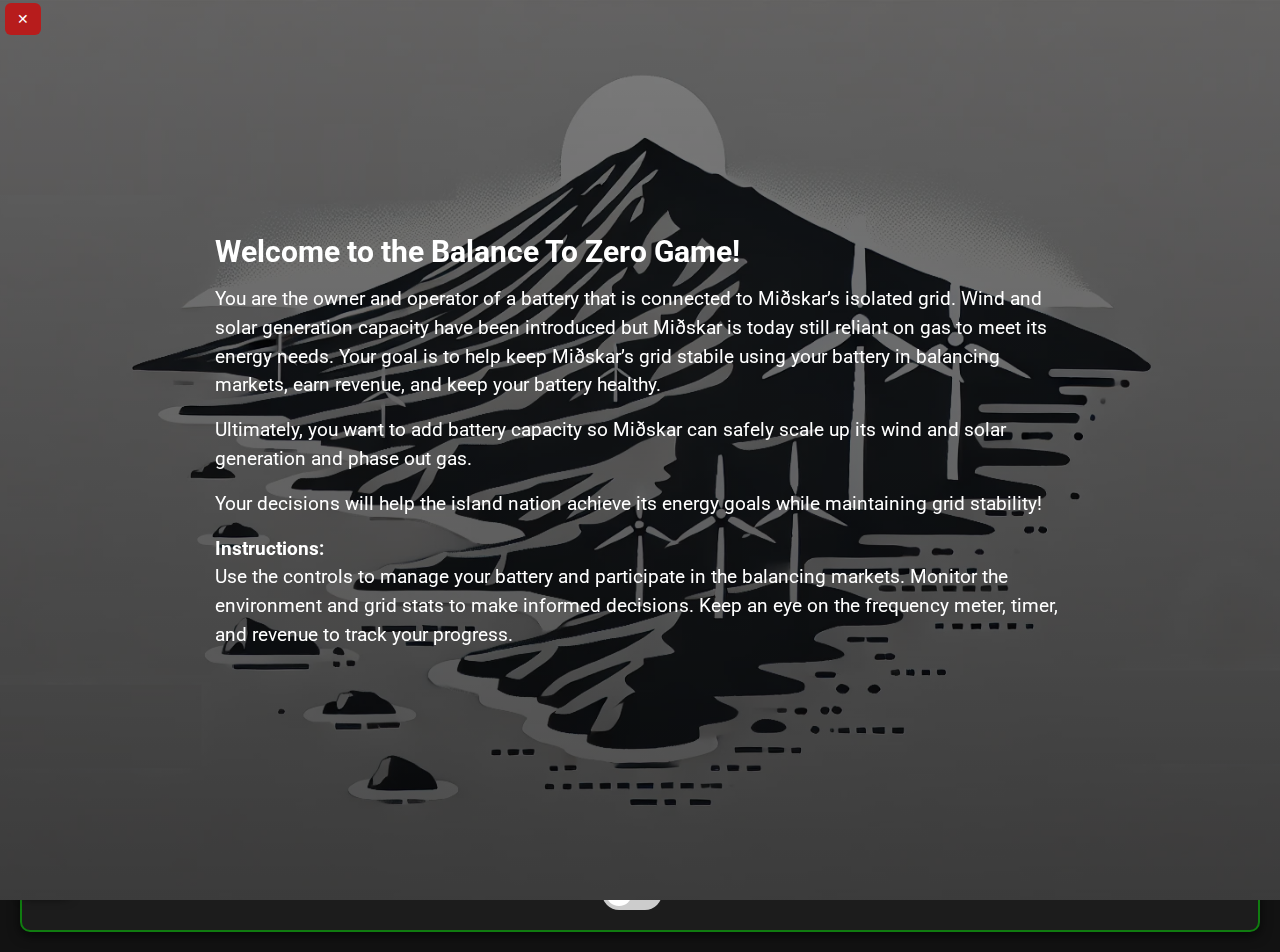
==== game.html @ 754b1108 "minor fixes" ====
<!DOCTYPE html>
<html lang="en">
<head>
  <meta charset="UTF-8" />
  <!-- Google Fonts for enhanced typography -->
  <link href="https://fonts.googleapis.com/css2?family=Orbitron:wght@400;700&family=Roboto:wght@400;700&display=swap" rel="stylesheet">
  <link href="https://fonts.googleapis.com/css2?family=Audiowide&display=swap" rel="stylesheet">
  <link rel="stylesheet" href="styles.css">
  <meta name="viewport" content="width=device-width,initial-scale=1.0" />
  <title>Balancing Game</title>
</head>
<body>
  <div class="main-wrapper">
    <!-- Intro Panel (Open by default) -->
    <div id="introPanel" class="intro-panel active">
        <div class="intro-image-bg">
          <!-- This "overlay" block sits over the background image 
               to provide a gradient or semi-opaque effect -->
          <div class="intro-overlay">
            <div class="intro-text-content">
              <h2>Welcome to the Balance To Zero Game!</h2>
              <p>
                You are the owner and operator of a battery that is connected to Miðskar’s isolated grid. 
                Wind and solar generation capacity have been introduced but Miðskar is today still reliant on 
                gas to meet its energy needs. Your goal is to help keep Miðskar’s grid stabile using your battery 
                in balancing markets, earn revenue, and keep your battery healthy. 
              </p>
              <p>
                Ultimately, you want to add battery capacity so Miðskar can safely scale up its wind and solar 
                generation and phase out gas. 
              </p>
              <p>
                Your decisions will help the island nation achieve its energy goals while maintaining grid stability!
              </p>
              <p>
                <strong>Instructions:</strong>  <br> Use the controls to manage your battery and participate in the balancing markets. 
                Monitor the environment and grid stats to make informed decisions.  
                Keep an eye on the frequency meter, timer, and revenue to track your progress.
            </div>
          </div>
        </div>
      </div>
  <!-- A small button to toggle the Intro Panel -->
    <button id="introToggleButton" class="intro-toggle-button">
        About the game
    </button>
  
    <!-- Settings Button -->
    <button id="settingsButton" class="settings-button">⚙️</button>

    <!-- Settings Panel -->
    <div id="settingsPanel" class="settings-panel">
      <h2>Game Settings</h2>
      
      <!-- Game Time Settings -->
      <section>
        <h3>Game Time Settings</h3>
        <label>
          Game Duration (seconds):
          <input type="number" id="gameDurationSeconds" min="60" max="3600" step="60" value="180">
        </label>
        <label>
          Compressed Minutes per Second:
          <input type="number" id="compressedMinutesPerSecond" min="1" max="60" step="1" readonly value="8">
        </label>
      </section>

      <!-- Battery Parameters -->
      <section>
        <h3>Battery Parameters</h3>
        <label for="batterySize">Battery Size (MW):</label>
        <input type="number" id="batterySizeInput" min="0.1" step="10.0" value="10">

        <label>
          Battery Initial SoC (%):
          <input type="number" id="batteryInitialSoC" min="0" max="100" step="1" value="50">
        </label>
        <label>
          Battery Max SoC (%):
          <input type="number" id="batteryMaxSoC" min="0" max="100" step="1" value="100">
        </label>
        <label>
          Battery Min SoC (%):
          <input type="number" id="batteryMinSoC" min="0" max="100" step="1" value="0">
        </label>
        <label>
          Battery Cost per MWh (EUR):
          <input type="number" id="batteryCostPerMWh" min="0" max="100" step="0.01" value="1">
        </label>
        <label>
          Battery Income per MWh (EUR):
          <input type="number" id="batteryIncomePerMWh" min="0" max="100" step="0.01" value="0.5">
        </label>
        <label>
          Battery SoC Change per Discharge MWh (%):
          <input type="number" id="batterySoCChangePerDischargeMWh" min="-100" max="100" step="0.1" value="5">
        </label>
        <label>
          Battery SoC Change per Charge MWh (%):
          <input type="number" id="batterySoCChangePerChargeMWh" min="-100" max="100" step="0.1" value="5">
        </label>
      </section>
      
      <!-- Environment Parameters -->
      <section>
        <h3>Environment Parameters</h3>
        <label>
          Temperature Amplitude (°C):
          <input type="number" id="temperatureAmplitude" min="0" max="50" step="1" value="10">
        </label>
        <label>
          Temperature Midpoint (°C):
          <input type="number" id="temperatureMidpoint" min="-50" max="50" step="1" value="5">
        </label>
        <label>
          Wind Baseline Amplitude (m/s):
          <input type="number" id="windBaselineAmplitude" min="0" max="20" step="1" value="3">
        </label>
        <label>
          Wind Baseline Midpoint (m/s):
          <input type="number" id="windBaselineMidpoint" min="0" max="30" step="1" value="5">
        </label>
        <label>
          Wind Speed Max (m/s):
          <input type="number" id="windSpeedMax" min="0" max="50" step="1" value="10">
        </label>
        <label>
          Wind Speed Min (m/s):
          <input type="number" id="windSpeedMin" min="0" max="50" step="1" value="0">
        </label>

        <!-- Key: now in MW, not GW -->
        <label>
          PV Generation Max (MW):
          <input type="number" id="pvGenerationMaxMW" min="0" max="1000" step="10" value="30">
        </label>
        <label>
          Wind Generation Max (MW):
          <input type="number" id="windGenerationMaxMW" min="0" max="1000" step="10" value="80">
        </label>
        <label>
          Gas Generation (MW):
          <input type="number" id="gasGenerationMW" min="0" max="10000" step="10" value="50">
        </label>
      </section>
      
      <!-- Demand Parameters -->
      <section>
        <h3>Demand Parameters</h3>
        <label>
          Demand Base (MW):
          <input type="number" id="demandBaseMW" min="0" max="10000" step="10" value="69">
        </label>
        <label>
          Morning Peak Multiplier:
          <input type="number" id="demandPeakMultiplierMorning" min="0" max="5" step="0.1" value="1.2">
        </label>
        <label>
          Evening Peak Multiplier:
          <input type="number" id="demandPeakMultiplierEvening" min="0" max="5" step="0.1" value="1.3">
        </label>
        <label>
          Demand Temperature Factor:
          <input type="number" id="demandTemperatureFactor" min="0" max="10" step="0.001" value="0.005">
        </label>
      </section>
      
      <!-- Frequency Parameters -->
      <section>
        <h3>Frequency Parameters</h3>
        <label>
          Frequency Base (Hz):
          <input type="number" id="frequencyBase" min="40" max="60" step="0.1" value="50.0">
        </label>
        <label>
          Frequency Change Scaling:
          <input type="number" id="frequencyChangeScaling" min="0" max="1" step="0.001" value="0.02">
        </label>
        <label>
          Frequency Clamp Min (Hz):
          <input type="number" id="frequencyClampMin" min="40" max="50" step="0.1" value="49.0">
        </label>
        <label>
          Frequency Clamp Max (Hz):
          <input type="number" id="frequencyClampMax" min="50" max="60" step="0.1" value="51.0">
        </label>
        <label>
          Frequency Noise Range (Hz):
          <input type="number" id="frequencyNoiseRange" min="0" max="1" step="0.001" value="0.02">
        </label>
      </section>
      
      <!-- FCR-N Parameters -->
      <section>
        <h3>FCR-N Parameters</h3>
        <label>
          FCR-N SoC Min (%):
          <input type="number" id="fcrNSoCMin" min="0" max="100" step="1" value="40">
        </label>
        <label>
          FCR-N SoC Max (%):
          <input type="number" id="fcrNSoCMax" min="0" max="100" step="1" value="60">
        </label>
        <label>
          FCR-N Frequency Range Min (Hz):
          <input type="number" id="fcrNFrequencyRangeMin" min="40" max="60" step="0.1" value="49.5">
        </label>
        <label>
          FCR-N Frequency Range Max (Hz):
          <input type="number" id="fcrNFrequencyRangeMax" min="40" max="60" step="0.1" value="50.5">
        </label>
        <label>
          FCR-N Revenue per MW (EUR):
          <input type="number" id="fcrNRevenuePerMW" min="0" max="1000" step="0.1" value="10">
        </label>
        <label>
          FCR-N SoC Change per MW:
          <input type="number" id="fcrNSoCChangePerMW" min="-10" max="10" step="0.1" value="0.3">
        </label>
      </section>
      
      <!-- FCR-D Parameters -->
      <section>
        <h3>FCR-D Parameters</h3>
        <label>
          FCR-D Activation Threshold Up (Hz):
          <input type="number" id="fcrDActivationThresholdUp" min="40" max="60" step="0.1" value="49.9">
        </label>
        <label>
          FCR-D Activation Threshold Down (Hz):
          <input type="number" id="fcrDActivationThresholdDown" min="40" max="60" step="0.1" value="50.1">
        </label>
        <label>
          FCR-D Ramp Time Partial (seconds):
          <input type="number" id="fcrDRampTimePartial" min="1" max="300" step="1" value="5">
        </label>
        <label>
          FCR-D Ramp Time Full (seconds):
          <input type="number" id="fcrDRampTimeFull" min="1" max="300" step="1" value="30">
        </label>
        <label>
          FCR-D Frequency Impact Partial (Hz/s):
          <input type="number" id="fcrDFrequencyImpactPartial" min="-1" max="1" step="0.001" value="0.03">
        </label>
        <label>
          FCR-D Frequency Impact Full (Hz/s):
          <input type="number" id="fcrDFrequencyImpactFull" min="-1" max="1" step="0.001" value="0.06">
        </label>
        <label>
          FCR-D SoC Impact Partial (%/s):
          <input type="number" id="fcrDSoCImpactPartial" min="-10" max="10" step="0.1" value="-1">
        </label>
        <label>
          FCR-D SoC Impact Full (%/s):
          <input type="number" id="fcrDSoCImpactFull" min="-10" max="10" step="0.1" value="-2">
        </label>
        <label>
          FCR-D Revenue per Sec Partial (EUR/s):
          <input type="number" id="fcrDRevenuePerSecPartial" min="0" max="1000" step="0.1" value="5">
        </label>
        <label>
          FCR-D Revenue per Sec Full (EUR/s):
          <input type="number" id="fcrDRevenuePerSecFull" min="0" max="1000" step="0.1" value="10">
        </label>
      </section>
      
      <!-- FFR Parameters -->
      <section>
        <h3>FFR Parameters</h3>
        <label>
          FFR Activation Threshold (Hz):
          <input type="number" id="ffrActivationThreshold" min="40" max="60" step="0.1" value="49.7">
        </label>
        <label>
          FFR Activation Duration (seconds):
          <input type="number" id="ffrActivationDuration" min="0" max="300" step="1" value="1">
        </label>
        <label>
          FFR Support Duration (seconds):
          <input type="number" id="ffrSupportDuration" min="0" max="300" step="1" value="1">
        </label>
        <label>
          FFR Deactivation Time (seconds):
          <input type="number" id="ffrDeactivationTime" min="0" max="300" step="1" value="1">
        </label>
        <label>
          FFR Buffer Time (seconds):
          <input type="number" id="ffrBufferTime" min="0" max="3600" step="1" value="10">
        </label>
        <label>
          FFR Recovery Time (seconds):
          <input type="number" id="ffrRecoveryTime" min="0" max="86400" step="1" value="900">
        </label>
      </section>
      
      <!-- Market Prices -->
      <section>
        <h3>Market Prices</h3>
        <label>
          Spot Price Night1 (EUR/kWh):
          <input type="number" id="spotPriceNight1" min="0" max="10" step="0.0001" value="0.0555">
        </label>
        <label>
          Spot Price Morning Peak (EUR/kWh):
          <input type="number" id="spotPriceMorningPeak" min="0" max="10" step="0.0001" value="0.011">
        </label>
        <label>
          Spot Price Day (EUR/kWh):
          <input type="number" id="spotPriceDay" min="0" max="10" step="0.0001" value="0.2">
        </label>
        <label>
          Spot Price Night2 (EUR/kWh):
          <input type="number" id="spotPriceNight2" min="0" max="10" step="0.0001" value="0.0084">
        </label>
        <label>
          Spot Price Clamp Min (EUR/kWh):
          <input type="number" id="spotPriceClampMin" min="0" max="10" step="0.001" value="0.005">
        </label>
        <label>
          Spot Price Clamp Max (EUR/kWh):
          <input type="number" id="spotPriceClampMax" min="0" max="10" step="0.001" value="0.5">
        </label>
        <!-- If you want to interpret these as "EUR/kWh per MW shortage" instead of "per GW", rename here: -->
        <label>
          Spot Price Imbalance Upper Scale (EUR/kWh per MW shortage):
          <input type="number" id="spotPriceImbalanceUpperScale" min="0" max="10" step="0.001" value="0.05">
        </label>
        <label>
          Spot Price Imbalance Lower Scale (EUR/kWh per MW surplus):
          <input type="number" id="spotPriceImbalanceLowerScale" min="0" max="10" step="0.001" value="0.02">
        </label>
      </section>
      
      <!-- Buttons -->
      <div class="settings-buttons">
        <button id="saveSettings" class="save-button">Save</button>
        <button id="resetSettings" class="reset-button">Reset</button>
      </div>
    </div>

    <button id="infoToggleButton" class="info-toggle-button">
        Market Info
      </button>

    <!-- Game Container (Left) -->
    <div class="game-container">

      <!-- Header with Title & Controls -->
      <div class="header-bar">
        <div class="header-title">Balance To Zero</div>
        <div id="lossMessage" class="loss-message"></div>
        
        <div class="top-bar">
          <div class="game-controls">
            <button id="startGame" class="start-button">Start</button>
            <button id="stopGame" class="stop-button">Stop</button>
          </div>
          <div class="status-timer" id="timer">TIME LEFT: 3:00</div>
          <div id="revenue" class="revenue">Revenue: €0</div>
        </div>
      </div>

      <!-- Environment Stats -->
      <div class="environment-stats">
        <div>
          <div class="generic-label">SPOT PRICE</div>
          <div id="spotPrice" class="data-item">€0.0555</div>
        </div>
        <div>
          <div class="generic-label">WHOLESALE PRICE</div>
          <div id="wholesalePrice" class="data-item">€0.02775</div>
        </div>
        <div>
          <div class="generic-label">IMBALANCE PRICE</div>
          <div id="imbalancePrice" class="data-item">€0.05</div>
        </div>
        <div>
          <div class="generic-label">IMBALANCE</div>
          <div id="imbalance" class="data-item">0 MW</div>
        </div>
        <div>
          <div class="generic-label">TIME OF DAY </div>
          <div id="timeOfDay" class="data-item">00:00</div>
        </div>
        <div>
          <div class="generic-label">TEMPERATURE</div>
          <div id="temperature" class="data-item">20°C</div>
        </div>
        <div>
          <div class="generic-label">WIND</div>
          <div id="wind" class="data-item">5 m/s</div>
        </div>
        <div>
          <div class="generic-label">SUN</div>
          <div id="sun" class="data-item">Dark</div>
        </div>
       <div>
          <div class="generic-label">WIND GENERATION</div>
          <div id="windGeneration" class="data-item">5 MW</div>
        </div>
        <div>
          <div class="generic-label">PV GENERATION</div>
          <div id="pvGeneration" class="data-item">0 MW</div>
        </div>
        <div>
          <div class="generic-label">FOSSIL GENERATION</div>
            <!-- e.g., Gas -->
            <div id="baselineGeneration" class="data-item">0 MW</div>
          </div>
        <div>
          <div class="generic-label">TOTAL GENERATION</div>
          <div id="generation" class="data-item">5 MW</div>
        </div>
        <div>
          <div class="generic-label">DEMAND</div>
          <div id="demand" class="data-item">0 MW</div>
        </div>
      </div>

      <!-- Frequency Display -->
      <div id="frequencyValue" class="frequency-value">50.00 Hz</div>
      <div class="meter">
        <div id="frequencyArrow" class="frequency-arrow"></div>
      </div>

      <!-- Console -->
      <div id="gameConsole" class="game-console"></div>

     <!-- Battery Display -->
     <div class="battery-display">
      <div class="battery-content">
    
        <!-- Batteries on the left -->
        <div class="battery-center" id="batteryCenter">
          <!-- The first/default battery container -->
          <div class="battery-container" id="batteryContainer1">
            <div id="batterySoc1" class="battery-soc xbox-theme"></div>
            <div class="critical-line low"></div>
            <div class="critical-line high"></div>
          </div>
        </div>
    
        <!-- Info + Controls on the right -->
        <div class="battery-info-and-controls">
    
          <!-- Battery Information Area -->
          <div class="battery-info">
            <div id="batteryLabel">50.0% State of Charge</div>
            <div id="cycleCount">Battery Cycles: 0</div>
            <div class="battery-specs">
              <div id="batteryPowerRating"></div>
              <div id="batteryEnergyCapacity"></div>
              <div id="batteryCRate"></div>
            </div>
            <div id="batteryWarning" class="battery-warning"></div>
          </div>
    
          <!-- Buttons to add or remove battery units -->
          <div class="battery-controls">
            <button id="addBattery">+</button>
            <button id="removeBattery" disabled>-</button>
          </div>
    
        </div><!-- end battery-info-and-controls -->
      </div><!-- end battery-content -->
    </div><!-- end battery-display -->

      <!-- Controls (FCR-D, FFR, charge, discharge) -->
      <div class="controls">
        <!-- LEFT COLUMN: FCR-D Down Toggle + Charge -->
        <div class="column">
          <div>FCR-D Down</div>
          <label class="toggle-switch">
            <input type="checkbox" id="fcrDDownToggle">
            <span class="slider"></span>
          </label>
          <button id="charge" class="button">+ Charge Battery</button>
        </div>

        <!-- MIDDLE COLUMN: FCR-N Toggle + FFR Button -->
        <div class="column">
          <div>FCR-N</div>
          <label class="toggle-switch">
            <input type="checkbox" id="fcrNToggle">
            <span class="slider"></span>
          </label>
          <div>FFR</div>
          <label class="toggle-switch">
            <input type="checkbox" id="ffrToggle">
            <span class="slider"></span>
          </label>
        </div>

        <!-- RIGHT COLUMN: FCR-D Up Toggle + Discharge -->
        <div class="column">
          <div>FCR-D Up</div>
          <label class="toggle-switch">
            <input type="checkbox" id="fcrDUpToggle">
            <span class="slider"></span>
          </label>
          <button id="discharge" class="button">- Discharge Battery</button>
        </div>
      </div>
      
    </div>

    <!-- Info Pane (Right) -->
    <div id="infoPane" class="info-pane">
      <h2>Nordic Balancing Markets</h2>
      <p>
        Learn the essentials of each reserve product that helps maintain grid frequency in the Nordic power system.
      </p>
      
      <!-- FCR-D Section -->
      <div class="accordion-item">
        <button class="accordion-button" data-target="#fcrdContent">
          FCR-D
        </button>
        <div id="fcrdContent" class="accordion-content">
          <p><strong>Frequency Containment Reserve for Disturbances</strong></p>
          <p><strong>Frequency Range:</strong> Major deviations, typically outside 49.9–50.1 Hz.</p>
          <p><strong>Activation Time:</strong> Full activation within 30 seconds after a frequency change from 49.9→49.5 Hz (for FCR-D Up) or 50.1→50.5 Hz (for FCR-D Down).</p>
          <p><strong>Minimum Volume:</strong> 1 MW.</p>
          <ul>
            <li><strong>FCR-D Up:</strong> Injects additional power when frequency falls well below 50 Hz.</li>
            <li><strong>FCR-D Down:</strong> Reduces generation or increases load when frequency rises above 50 Hz.</li>
          </ul>
          <p><strong>Behavior:</strong> Automatic local control to stabilize the grid during severe frequency disturbances.</p>
          <p><strong>Note:</strong> In this game, activating FCR-D Up or Down suspends the battery’s FCR-N participation.</p>
        </div>
      </div>
    
      <!-- FCR-N Section -->
      <div class="accordion-item">
        <button class="accordion-button" data-target="#fcrnContent">
          FCR-N 
        </button>
        <div id="fcrnContent" class="accordion-content">
          <p><strong>Frequency Containment Reserve for Normal Operation</strong></p>
          <p><strong>Frequency Range:</strong> Normal operation around ±0.1 Hz of 50 Hz.</p>
          <p><strong>Symmetrical Response:</strong> Provides both upward and downward regulation to keep the grid near 50 Hz.</p>
          <p><strong>Activation:</strong> Continuous local control with small, automatic corrections.</p>
          <p><strong>Minimum Volume:</strong> Typically 1 MW (may vary by TSO).</p>
          <p><strong>Note:</strong> In this game, FCR-N participation requires the battery’s SoC to remain in 40–60% and is suspended if FCR-D Up or Down is active.</p>
        </div>
      </div>
    
      <!-- FFR Section -->
      <div class="accordion-item">
        <button class="accordion-button" data-target="#ffrContent">
          FFR
        </button>
        <div id="ffrContent" class="accordion-content">
          <p><strong>Fast Frequency Reserve</strong></p>
          <p><strong>Frequency Threshold:</strong> Triggered around 49.5–49.7 Hz.</p>
          <p><strong>Activation Time:</strong> ~1 second or less.</p>
          <p><strong>Duration:</strong> ~30 seconds to allow other reserves to respond.</p>
          <p><strong>Behavior:</strong> Rapid injection/absorption of power to avoid deep frequency dips.</p>
          <p><strong>Note:</strong> In this game, you can activate FFR with your battery for added frequency stability.</p>
        </div>
      </div>
    
      <!-- mFRR Section -->
      <div class="accordion-item">
        <button class="accordion-button" data-target="#mfrrContent">
          mFRR
        </button>
        <div id="mfrrContent" class="accordion-content">
          <p><strong>Manual Frequency Restoration Reserve </strong></p>
          <p><strong>Type:</strong> Manual Frequency Restoration Reserve (Up and Down).</p>
          <p><strong>Activation:</strong> Manually triggered by TSOs to correct larger imbalances or disturbances.</p>
          <p><strong>Timescale:</strong> Slower than automated reserves, used after FCR or aFRR cannot fully correct an imbalance.</p>
          <ul>
            <li><strong>mFRR Up:</strong> Provide extra generation or reduce demand to raise system frequency.</li>
            <li><strong>mFRR Down:</strong> Reduce generation or increase demand to lower system frequency.</li>
          </ul>
          <p><strong>Note:</strong> In this game, the TSO may activate mFRR for the gas turbines. You must still manage your battery’s SoC and availability to support grid stability.</p>
        </div>
      </div>
    
      <!-- BESS Section -->
      <div class="accordion-item">
        <button class="accordion-button" data-target="#bessContent">
          BESS
        </button>
        <div id="bessContent" class="accordion-content">
          <p><strong>Battery Energy Storage System</strong></p>
          <p><strong>Response Speed:</strong> Sub-second control for rapid power adjustments.</p>
          <p><strong>Behavior:</strong> Excellent for fast frequency response (absorb or inject power almost instantly).</p>
          <p><strong>Note:</strong> In this game, dedicating BESS capacity to one service (e.g. FCR-D) prevents simultaneous use for another (e.g. FCR-N).</p>
        </div>
      </div>
    
      <!-- WIND Section -->
      <div class="accordion-item">
        <button class="accordion-button" data-target="#windContent">
          WIND
        </button>
        <div id="windContent" class="accordion-content">
          <p><strong>Behavior:</strong> Intermittent generation; can provide up/down regulation if equipped with advanced controls.</p>
          <p><strong>Challenge:</strong> Highly weather-dependent output and reduced inertia vs. traditional plants.</p>
          <p><strong>Note:</strong> In this game, wind can be curtailed for downward regulation, earning revenue through balancing markets.</p>
        </div>
      </div>
    
      <!-- SOLAR PV Section -->
      <div class="accordion-item">
        <button class="accordion-button" data-target="#solarContent">
          SOLAR PV
        </button>
        <div id="solarContent" class="accordion-content">
          <p><strong>Behavior:</strong> Intermittent generation; output depends on sunlight and cloud cover.</p>
          <p><strong>Control:</strong> Inverter-based; can rapidly adjust output within limits.</p>
          <p><strong>Note:</strong> In this game, solar can be curtailed for downward regulation; pairing with storage allows fast-response services (e.g. FCR-D).</p>
        </div>
      </div>
    </div>
    

  


        



  <!-- External or inline JS -->
  <script src="game_logic.js"></script>

</body>
</html>
---- styles.css ----
/* Reset */
* {
    box-sizing: border-box;
    margin: 0;
    padding: 0;
  }
  
  /* Body & Layout */
  body {
    font-family: 'Orbitron', 'Roboto', sans-serif;
    background-color: #121212; /* Dark background for theme */
    color: #FFFFFF; /* White text for contrast */
  }
  
  /* A container for everything except the info pane */
  .main-wrapper {
    display: flex;
    flex-direction: row;
    justify-content: flex-start; /* align items to the left */
    align-items: flex-start;
    max-width: 1400px; 
    margin: 0 auto;
    padding: 20px;
    gap: 20px;
  }
  
  /* ================== SETTINGS PANEL STYLES ================== */
  
  /* Settings Button */
  .settings-button {
    position: fixed;
    bottom: 5px;
    left: 20px;
    background-color: #107C10; /*  Green */
    border: none;
    padding: 12px 18px;
    font-size: 12px;
    cursor: pointer;
    border-radius: 8px;
    box-shadow: 0 4px 10px rgba(0,0,0,0.5);
    color: #FFFFFF; /* White icon/text */
    z-index: 1000;
    transition: background-color 0.3s ease, transform 0.2s ease;
  }
  
  .settings-button:hover {
    background-color: #0B5E07; /* Darker green on hover */
    transform: translateY(-2px);
  }
  
  /* Settings Panel */
  .settings-panel {
    display: none;
    position: fixed;
    top: 0;
    left: -420px; /* Hidden by default */
    width: 400px;
    height: 100%;
    background-color: #1C1C1C; /* Dark gray background */
    box-shadow: 2px 0 10px rgba(0,0,0,0.7);
    padding: 25px;
    overflow-y: auto;
    transition: left 0.3s ease-in-out;
    z-index: 999;
    transition: all 0.3s ease;
  }
  
  /* When Panel is Active */
  .settings-panel.active {
    display: block;
    left: 0;
  }
  
  /* Section Titles */
  .settings-panel h3 {
    margin-top: 25px;
    margin-bottom: 12px;
    color: #FFFFFF;
    font-size: 1.2rem;
  }
  
  /* Input Labels */
  .settings-panel label {
    display: block;
    margin-bottom: 15px;
    font-size: 14px;
    color: #CCCCCC;
  }
  
  .settings-panel input[type="number"] {
    width: 100%;
    padding: 8px 10px;
    margin-top: 6px;
    border: 1px solid #333333;
    border-radius: 5px;
    background-color: #2C2C2C;
    color: #FFFFFF;
  }
  
  .settings-panel input[type="number"]:focus {
    outline: none;
    border-color: #107C10; /* Green focus border */
    box-shadow: 0 0 5px #107C10;
  }
  
  /* Buttons */
  .settings-buttons {
    margin-top: 25px;
    display: flex;
    justify-content: space-between;
  }
  
  .settings-buttons button {
    padding: 10px 22px;
    border: none;
    border-radius: 6px;
    cursor: pointer;
    font-size: 14px;
    font-weight: bold;
    transition: background-color 0.3s ease, transform 0.2s ease;
  }

  
  .save-button {
    background-color: #107C10; /*  Green */
    color: #FFFFFF;
  }
  
  .save-button:hover {
    background-color: #0B5E07; /* Darker green on hover */
    transform: translateY(-2px);
  }
  
  .reset-button {
    background-color: #B71C1C; /* Red for reset */
    color: #FFFFFF;
  }
  
  .reset-button:hover {
    background-color: #7F0000; /* Darker red on hover */
    transform: translateY(-2px);
  }
  
  /* Optional: Style Sections */
  .settings-panel section {
    margin-bottom: 25px;
  }
  
  /* ================== GAME CONTAINER STYLES ================== */
  
  /* Game Container */
  .game-container {
    flex: 1;
    background-color: #1C1C1C; /* Dark gray background */
    border: 2px solid #107C10; /*  Green border */
    border-radius: 10px;
    padding: 20px;
    box-shadow: 0 4px 12px rgba(0,0,0,0.6);
    color: #FFFFFF;
  }
  
  /* Header with Title & Controls */
  .header-bar {
    display: flex;
    flex-direction: column;
    gap: 10px;
    margin-bottom: 20px;
  }
  
  .header-title {
    font-size: 2rem;
    font-weight: bold;
    color: #12ac12; /*  Green */
    margin-bottom: 0px;
  }
  
  /* Top bar holding status & timer next to controls */
  .top-bar {
    display: flex;
    align-items: center;
    gap: 10px;
    flex-wrap: wrap;
  }
  
  /* Game controls group */
  .game-controls {
    display: flex;
    align-items: center;
    gap: 12px;
    flex-wrap: wrap;
  }
  

  /* Buttons */
  .button {
    font-size: 1rem;
    padding: 8px 16px;
    background-color: #107C10; /*  Green */
    color: #FFFFFF;
    border: none;
    border-radius: 6px;
    cursor: pointer;
    transition: background-color 0.3s ease, transform 0.2s ease;
  }
  
  .button:hover:not(:disabled) {
    background-color: #0B5E07; /* Darker green on hover */
    transform: translateY(-2px);
  }
  
  .button:disabled {
    background-color: #555555;
    cursor: not-allowed;
  }

  /* Buttons */

  .start-button {
    font-size: 1rem;
    padding: 8px 16px;
    background-color: #107C10; /* Example: blue color */
    color: #FFFFFF;
    border: none;
    border-radius: 6px;
    cursor: pointer;
    transition: background-color 0.3s ease, transform 0.2s ease;
    display: inline-block;   
    min-width: 92px;         
    text-align: center;     
  }

  .start-button.pause-mode {
    background-color: #E85B0C;
    color: #FFFFFF;
  }
  .stop-button {
    font-size: 1rem;
    padding: 8px 16px;
    background-color: #B71C1C; /* Green */
    color: #FFFFFF;
    border: none;
    border-radius: 6px;
    cursor: pointer;
    transition: background-color 0.3s ease, transform 0.2s ease;
  }

  .stop-button:disabled {
    opacity: 0.5;        
    cursor: not-allowed; 
    background-color: #ccc; 
  }
  
  /* Environment stats */
  .environment-stats {
    display: flex;
    flex-wrap: wrap;
    gap: 15px;
    margin-bottom: 20px;
    font-size: 1rem;
  }
  
  /* Each stat block */
  .environment-stats > div {
    /* relative positioning so child elements can be absolutely placed */
    position: relative;
    width: 140px;
    height: 65px; /* Fixed height to align items consistently */
    padding: 4px 6px;
    background-color: #2C2C2C;
    border-radius: 6px;
    border: 1px solid #555555;
    text-align: center;
  }
  
  /* Label at the top */
  .environment-stats .generic-label {
    position: absolute;
    top: 4px;  
    left: 0;
    right: 0;
    margin: 0;
    
    font-weight: bold;
    color: #12ac12;
    font-size: 0.8rem;
  }
  
  /* Data item pinned at the bottom */
  .environment-stats .data-item {
    position: absolute;
    bottom: 4px; 
    left: 0;
    right: 0;
  
    font-weight: 600;
    font-size: 1rem;
    color: #FFFFFF;
  }
  
  /* Frequency Display */
  .frequency-value {
    font-weight: bold;
    font-size: 2rem;
    margin-top: 12px;
    color: #FFFFFF;
  }
  
  .meter {
    position: relative;
    width: 100%;
    height: 35px;
    background: linear-gradient(to right, #B71C1C, #FFEB3B 20%, #107C10 40%, #107C10 60%, #FFEB3B 80%, #B71C1C);
    margin: 16px 0;
    border: 2px solid #FFFFFF;
    border-radius: 8px;
  }
  
  .frequency-arrow {
    position: absolute;
    top: -14px;
    width: 0;
    height: 0;
    border-left: 12px solid transparent;
    border-right: 12px solid transparent;
    border-top: 14px solid #FFFFFF;
    transform: translateX(-50%);
    transition: left 0.2s ease;
  }
  
  .game-console {
    margin: 16px auto 0 auto; 
    max-width: 600px;
    width: 100%; 
    max-height: 150px;
    overflow-y: auto;
    background-color: #000000;
    color: #00FF00; /* Green text */
    font-family: monospace;
    font-size: 0.9rem;
    border: 2px solid #107C10;
    border-radius: 6px;
    padding: 8px;
    /* For Firefox only (scrollbar-color and scrollbar-width) */
  /* Thumb color, then track color */
    scrollbar-color: #107C10 #000000; 
  
  }

  /* For Chrome, Safari, Edge (WebKit-based) */
  .game-console::-webkit-scrollbar {
    width: 28px;               /* scrollbar thickness */
  }

  .game-console::-webkit-scrollbar-track {
    background: #000000;      /* scrollbar track color */
  }

  .game-console::-webkit-scrollbar-thumb {
    background-color: #107C10; 
    border-radius: 2px;        
    border: 1px solid #00FF00; 
  }

  
  
  /* Generic Labels and Data Items */
  .generic-label {
    font-weight: bold;
    font-size: 0.9rem;
    padding: 4px;
    color: #FFFFFF;
    text-align: center;
  }
  
  .data-item {
    font-weight: 600;
    font-size: 1.1rem;
    color: #00FF00; /* Bright green for data */
    margin-top: 4px;
  }


  /* Battery Display (outer container) */
  .battery-display {
    width: 100%;
    max-width: 800px;    /* Enough width for the batteries + info side by side */
    margin: 0 auto;      /* Center this entire block in its parent */
    display: flex;
    flex-direction: column; 
    align-items: center;
    gap: 20px;
  }

  /* A flex container to hold batteries on the left, info on the right (plus buttons below info) */
  .battery-content {
    display: flex;
    flex-direction: row;
    justify-content: center;
    align-items: flex-start; 
    gap: 40px; /* space between battery cluster & info column */
    width: 100%;
  }

  /* The container that holds all battery units side by side */
  .battery-center {
    display: flex;
    gap: 20px; /* Space between each battery unit */
  }

  /* A column for both info & controls on the right */
  .battery-info-and-controls {
    display: flex;
    flex-direction: column;
    align-items: flex-start; /* left-align info in the column */
    gap: 20px;
  }

  /****************************************************
   * INDIVIDUAL BATTERY
   ****************************************************/
  .battery-container {
    position: relative;
    width: 60px;
    height: 200px;
    margin-top: 20px; 
    border: 3px solid #107C10; /* Green border */
    border-radius: 12px;
    background-color: #2c2c2c; /* Dark background */
  }

  /* Battery SoC - normal state */
  .battery-soc.xbox-theme {
    position: absolute;
    bottom: 0;
    width: 100%;
    background: #00FF00; /* Bright green for normal SoC */
    transition: height 0.3s ease, background-color 0.3s ease;
    height: 50%; /* Default height representing 50% SoC */
  }

  /* Battery SoC - low SoC */
  .battery-soc.low {
    background: #B71C1C; /* Red for low SoC */
  }

  /* Battery SoC - high SoC */
  .battery-soc.high {
    background: #FFC107; /* Amber for high SoC */
  }

  /* Critical lines (low/high thresholds) */
  .critical-line {
    position: absolute;
    left: 0;
    width: 100%;
    height: 3px;
    background: #FFEB3B; /* Yellow */
  }
  .critical-line.low  { bottom: 10%; }
  .critical-line.high { bottom: 90%; }

  /****************************************************
   * BATTERY INFO SECTION
   ****************************************************/
  .battery-info {
    display: flex;
    flex-direction: column;
    margin-top: 20px;
    gap: 6px;
    color: #FFFFFF;
    font-weight: bold;
  }

  .battery-info div {
    font-size: 1rem;
  }

  .battery-info .battery-specs div {
    margin-top: 5px;     /* small spacing above */
    font-size: small;    /* smaller text */
    color: #CCCCCC;      
  }

  .battery-warning {
    color: #B71C1C; /* Red for warnings */
  }

  /****************************************************
   * BATTERY CONTROLS (+ / -)
   ****************************************************/
  .battery-controls {
    display: flex;
    gap: 8px;
  }

  /* Xbox-themed button styles: big, finger-friendly */
  .battery-controls button {
    background-color: #107C10;
    color: #ffffff;
    border: none;
    border-radius: 8px;
    font-size: 1.2rem;
    padding: 12px 24px;
    cursor: pointer;
    transition: background-color 0.2s ease;
  }

  .battery-controls button:hover:not(:disabled) {
    background-color: #0e6d0e; /* Slightly darker green on hover */
  }

  .battery-controls button:disabled {
    background-color: #666666; /* Gray out if disabled */
    cursor: not-allowed;
  }

  /* Revenue and Cycle Count */
  .revenue {
    font-size: 1.5rem;
    font-weight: bold;
    width: 230px;
    color: #00FF00; /* Bright green */
    text-align: center; 
    margin-left: auto;
    margin-right: 30px;
  }
  
  .cycleCount {
    font-size: 1rem;
    color: #FFFFFF;
  }
  
  /* Loss Message */
  .loss-message {
    margin-top: 10px;
    font-size: 1.2rem;
    color: #B71C1C; /* Red color */
  }
  
  /* Controls Section */
  .controls {
    display: flex;
    justify-content: space-between;
    margin-top: 20px;
    gap: 20px;
    flex-wrap: wrap;
  }
  
  .column {
    display: flex;
    flex-direction: column;
    align-items: center;
    gap: 10px;
  }
  
  /* Toggle Switch */
  .toggle-switch {
    position: relative;
    display: inline-block;
    width: 60px;
    height: 34px;
  }
  
  .toggle-switch input {
    opacity: 0;
    width: 0;
    height: 0;
  }
  
  .slider {
    position: absolute;
    cursor: pointer;
    top: 0; left: 0; right: 0; bottom: 0;
    background-color: #ccc;
    transition: 0.4s;
    border-radius: 34px;
  }
  
  .slider:before {
    position: absolute;
    content: "";
    height: 26px; width: 26px;
    left: 4px; bottom: 4px;
    background-color: white;
    transition: 0.4s;
    border-radius: 50%;
  }
  
  input:checked + .slider {
    background-color: #107C10; /*  Green */
  }
  
  input:checked + .slider:before {
    transform: translateX(26px);
  }
  /* INTRO PANEL (TOP SLIDE) */
/* Intro Panel: slides down from the top */
.intro-panel {
    position: fixed;
    top: -100%; /* hidden above screen by default */
    left: 0;
    width: 100%;
    height: 100%; /* fill entire viewport height */
    z-index: 2000; /* above main content but below the toggle button if needed */
    transition: top 0.5s ease; /* slides down in 0.5s */
    font-family: 'Roboto', sans-serif; 
  }
  
  .intro-panel.active {
    top: 0; /* slides down into view */
  }

  /* The full background image container */
.intro-image-bg {
    position: relative;
    width: 100%;
    height: 100%;
    background: url("./res/canario-island.png") center center / cover no-repeat;
  }

  /* The overlay for a subtle gradient or semi-opaque overlay */
.intro-overlay {
    position: absolute;
    top: 0;
    left: 0;
    right: 0;
    bottom: 0;
    /* Example: black -> transparent gradient top to bottom
       or a solid black at 60% alpha:
    */
    background: linear-gradient(to bottom, rgba(0,0,0,0.5), rgba(0,0,0,0.7));
    /* Or just background: rgba(0,0,0,0.6); for a uniform overlay */
  }

  .intro-text-content {
    position: absolute;
    top: 50%;
    left: 50%;
    transform: translate(-50%, -50%); /* center the block in the middle */
    width: 90%; /* or some fixed max-width like 600px if we want narrower text */
    max-width: 850px;
    color: #FFFFFF;
    text-align: left; /* or center if we prefer the screenshot style */
    /* padding or margin */
  }

  /* Headings, paragraphs, etc. */
.intro-text-content h2 {
    font-size: 1.9rem;
    margin-bottom: 1rem;
    font-weight: bold;
  }
  
  .intro-text-content p {
    font-size: 1.2rem;
    line-height: 1.5;
    margin-bottom: 1rem;
  }
  
  .intro-content {
    padding: 20px;
  }

  .intro-toggle-button.close-mode {
    background-color: #B71C1C; /* Reddish for a "close" vibe */
  }

  /* The "About the game" button */
  .intro-toggle-button {
    position: fixed;
    left: 5px;
    top: 0px;
    z-index: 10000;
    background-color: #107C10; /*  Green */
    color: #FFFFFF;
    border: none;
    border-radius: 6px;
    cursor: pointer;
    font-size: 0.9em; 
    margin-top: 3px;  
    padding: 8px 12px;
  }
  
  .intro-toggle-button:hover {
    background-color: #0B5E07; /* Darker green on hover */
  }
  /* Info Pane */
  .info-pane {
    position: fixed;
    top: 0;
    right: -100%;
    width: 500px;
    height: 100%;     /* Fill the viewport vertically */
    overflow-y: auto; /* Enable vertical scrolling for overflowing content */
    background-color: #1C1C1C;
    border: 2px solid #107C10;
    border-radius: 10px;
    padding: 20px;
    box-shadow: 0 4px 12px rgba(0,0,0,0.6);
    font-size: 0.9rem;
    font-family: sans-serif;
    z-index: 1500;
    line-height: 1.6;
    color: #FFFFFF;
    transition: right 0.3s ease; /* So it slides in/out */
  }
  
  .info-pane.active {
    right: 0; /* slides into view */
  }
  
  
  /* This is the correct selector to slide it in */
  .info-pane.active {
    right: 0; /* moves from -100% to 0 */
  }
  
  /* Button style (optional) */
  .info-toggle-button {
    position: fixed;
    right: 10px; 
    top: 5px;
    z-index: 1501;
    background-color: #107C10;
    color: #FFFFFF;
    border: none;
    border-radius: 6px;
    cursor: pointer;
    font-size: 0.9em;
    margin-top: 3px;
    padding: 8px 12px;
  }
  
  .info-toggle-button.close-mode {
    background-color: #B71C1C;
  }

  
  .info-pane h2 {
    margin-bottom: 12px;
    color: #12ac12; /*  Green */
    font-family: 'Audiowide', sans-serif;
  }
  
  /* Accordion Styles */
  .accordion-item {
    margin-top: 15px;
  }
  
  .accordion-button {
    background-color: #107C10;
    color: #FFFFFF;
    cursor: pointer;
    padding: 10px;
    width: 100%;
    border: none;
    text-align: left;
    outline: none;
    font-size: 1rem;
    border-radius: 6px;
    transition: background-color 0.3s ease;
  }
  
  .accordion-button:hover {
    background-color: #0B5E07; /* Darker green on hover */
  }
  
  .accordion-content {
    padding: 10px;
    background-color: #2C2C2C;
    display: none;
    border-radius: 6px;
    margin-top: 5px;
  }
  
  .accordion-content p {
    color: #FFFFFF;
  }
  
  /* Show accordion content when active */
  .accordion-item.active .accordion-content {
    display: block;
  }
  
  /* Responsive adjustments */
  @media (max-width: 1024px) {
    .main-wrapper {
      flex-direction: row;
      justify-content: space-between;
    }
    
  }
  
  @media (max-width: 768px) {
    .main-wrapper {
      flex-direction: column;
      align-items: center;
    }
    .info-pane {
      width: 100%;
      max-width: 600px;
      margin-top: 20px;
    }
    .controls {
      flex-direction: column;
      align-items: center;
    }
    .top-bar {
      flex-direction: column;
      align-items: flex-start;
      gap: 10px;
    }
  }
  
  /* Additional Styling for Accordion Functionality */
  .accordion-button::after {
    content: '\25BC'; /* Down arrow */
    float: right;
    transition: transform 0.3s ease;
  }
  
  .accordion-item.active .accordion-button::after {
    transform: rotate(180deg); /* Rotate arrow when active */
  }
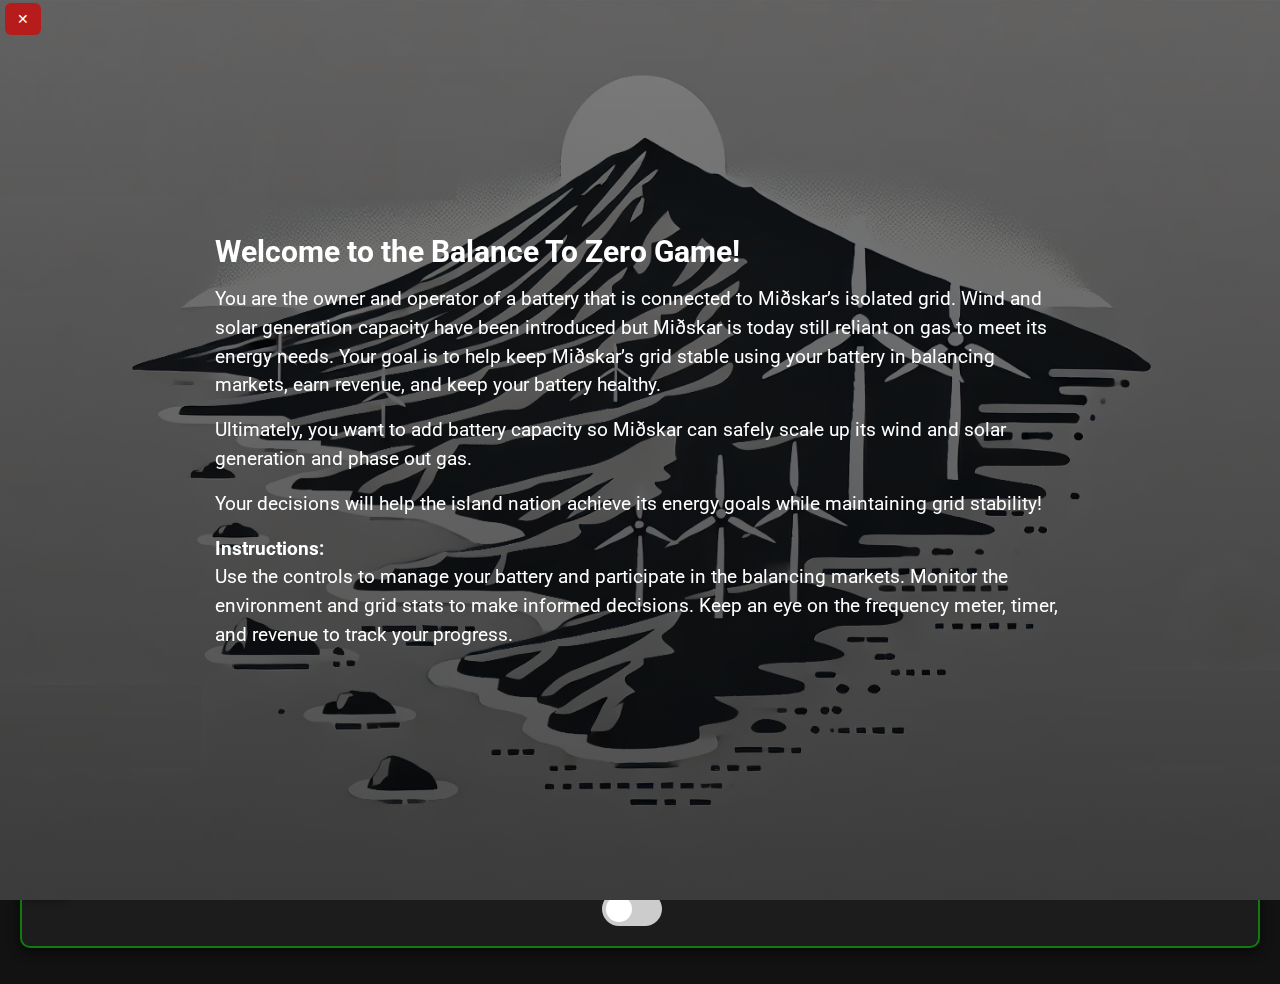
==== commit 060a866c: "text changes" ====
--- a/game.html
+++ b/game.html
@@ -22,7 +22,7 @@
               <p>
                 You are the owner and operator of a battery that is connected to Miðskar’s isolated grid. 
                 Wind and solar generation capacity have been introduced but Miðskar is today still reliant on 
-                gas to meet its energy needs. Your goal is to help keep Miðskar’s grid stabile using your battery 
+                gas to meet its energy needs. Your goal is to help keep Miðskar’s grid stable using your battery 
                 in balancing markets, earn revenue, and keep your battery healthy. 
               </p>
               <p>
@@ -136,7 +136,7 @@
         </label>
         <label>
           Wind Generation Max (MW):
-          <input type="number" id="windGenerationMaxMW" min="0" max="1000" step="10" value="80">
+          <input type="number" id="windGenerationMaxMW" min="0" max="1000" step="10" value="30">
         </label>
         <label>
           Gas Generation (MW):
--- a/styles.css
+++ b/styles.css
@@ -775,6 +775,12 @@
   
   .accordion-content p {
     color: #FFFFFF;
+    margin: 4px;
+  }
+
+  .accordion-content ul {
+    margin-left: 1.5em;
+    padding-left: 1.5em; 
   }
   
   /* Show accordion content when active */
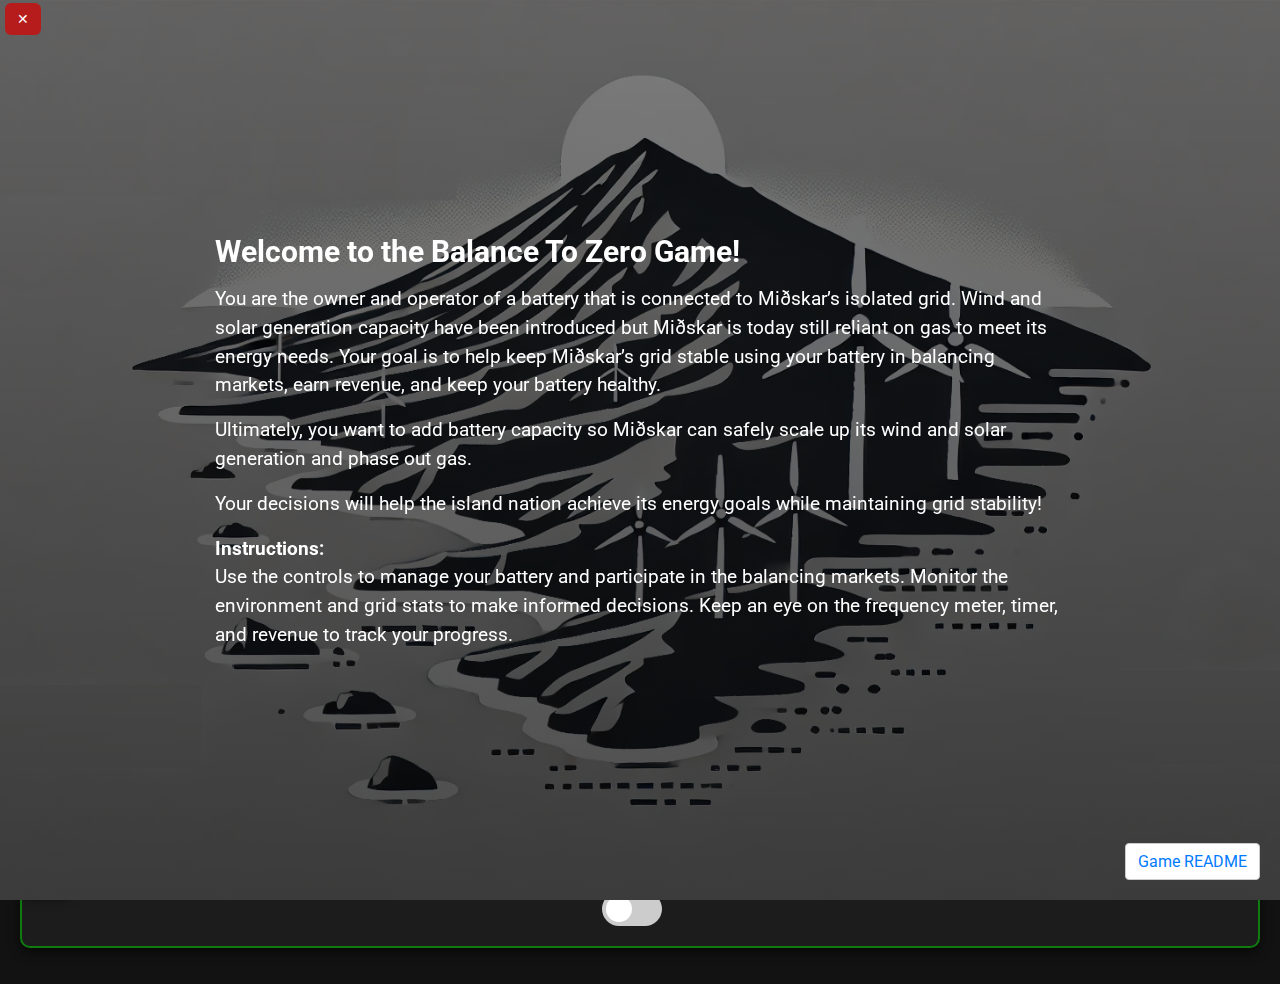
==== commit 0fca0561: "readme" ====
--- a/game.html
+++ b/game.html
@@ -37,6 +37,12 @@
                 Monitor the environment and grid stats to make informed decisions.  
                 Keep an eye on the frequency meter, timer, and revenue to track your progress.
             </div>
+
+            <div id="settingsReadmeLinkContainer" class="settings-readme-link-container">
+              <a href="https://keving-ft.github.io/balancegame/README.md" target="_blank">
+                Game README
+              </a>
+            </div>
           </div>
         </div>
       </div>
@@ -617,14 +623,8 @@
     </div>
     
 
-  
-
-
-        
-
-
-
   <!-- External or inline JS -->
+  <script src="settingsPanel.js"></script>
   <script src="game_logic.js"></script>
 
 </body>
--- a/styles.css
+++ b/styles.css
@@ -684,6 +684,27 @@
   .intro-toggle-button:hover {
     background-color: #0B5E07; /* Darker green on hover */
   }
+
+  .settings-readme-link-container {
+    position: absolute;      /* or fixed, if you want it to stay when scrolling */
+    bottom: 20px;            /* distance from the bottom */
+    right: 20px;             /* distance from the right side */
+    background-color: #fff;  /* background so it's readable */
+    border: 1px solid #ccc;  /* optional border */
+    padding: 8px 12px;       /* spacing around the link text */
+    border-radius: 4px;      /* slightly rounded corners */
+    z-index: 9999;           /* ensure it sits above other elements if needed */
+  }
+  
+  .settings-readme-link-container a {
+    color: #007bff;          /* typical link color, or choose your own */
+    text-decoration: none;   /* remove underline if desired */
+  }
+  
+  .settings-readme-link-container a:hover {
+    text-decoration: underline; /* show underline on hover (optional) */
+  }
+
   /* Info Pane */
   .info-pane {
     position: fixed;
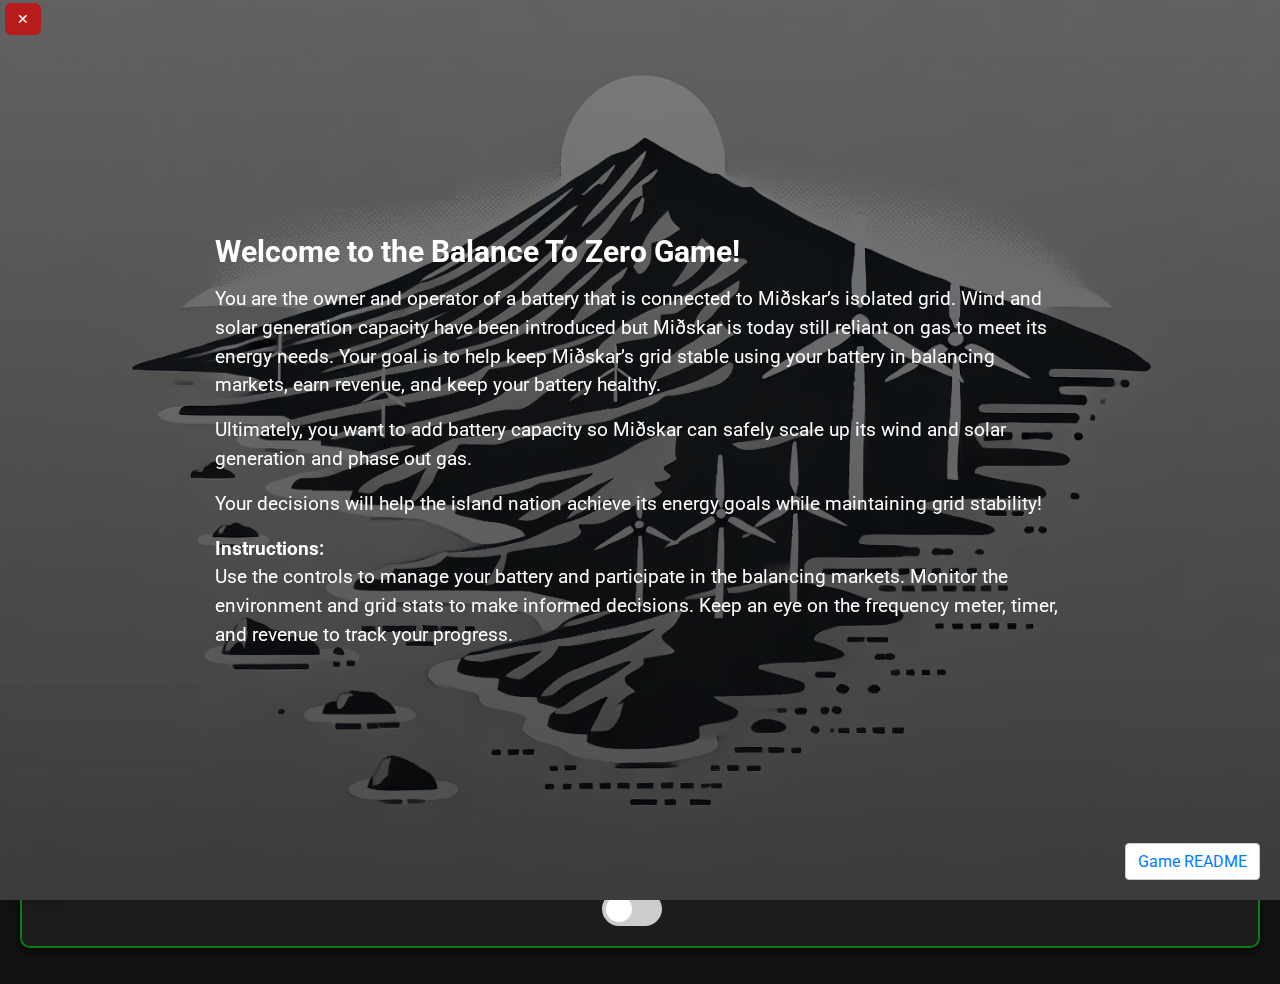
==== commit c871c825: "readme" ====
--- a/game.html
+++ b/game.html
@@ -39,7 +39,7 @@
             </div>
 
             <div id="settingsReadmeLinkContainer" class="settings-readme-link-container">
-              <a href="https://keving-ft.github.io/balancegame/README.md" target="_blank">
+              <a href="readme.md" target="_blank">
                 Game README
               </a>
             </div>
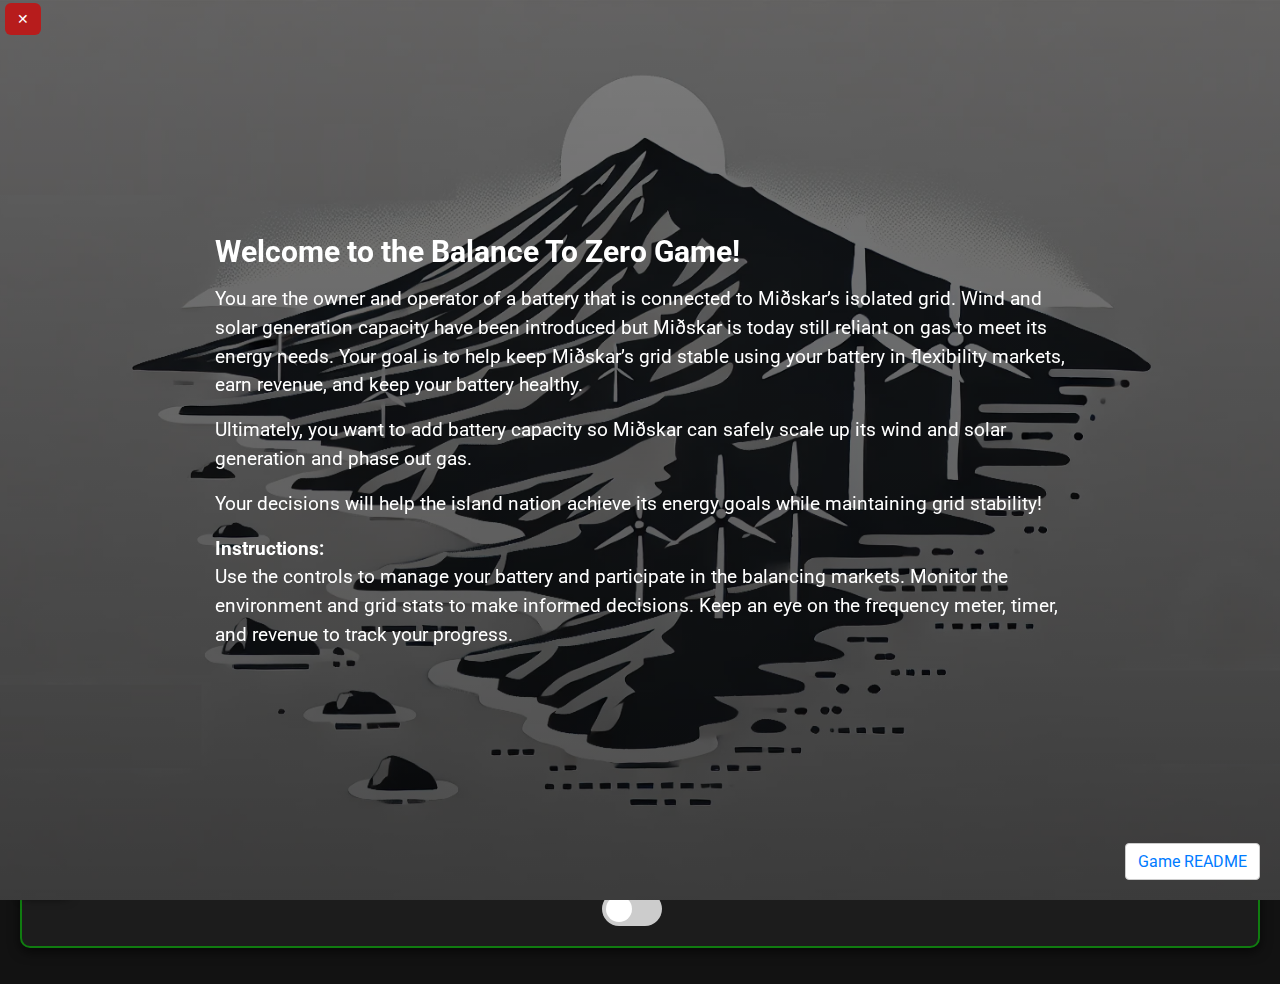
==== commit d0a3a53c: "typo fix" ====
--- a/game.html
+++ b/game.html
@@ -23,7 +23,7 @@
                 You are the owner and operator of a battery that is connected to Miðskar’s isolated grid. 
                 Wind and solar generation capacity have been introduced but Miðskar is today still reliant on 
                 gas to meet its energy needs. Your goal is to help keep Miðskar’s grid stable using your battery 
-                in balancing markets, earn revenue, and keep your battery healthy. 
+                in flexibility markets, earn revenue, and keep your battery healthy. 
               </p>
               <p>
                 Ultimately, you want to add battery capacity so Miðskar can safely scale up its wind and solar 
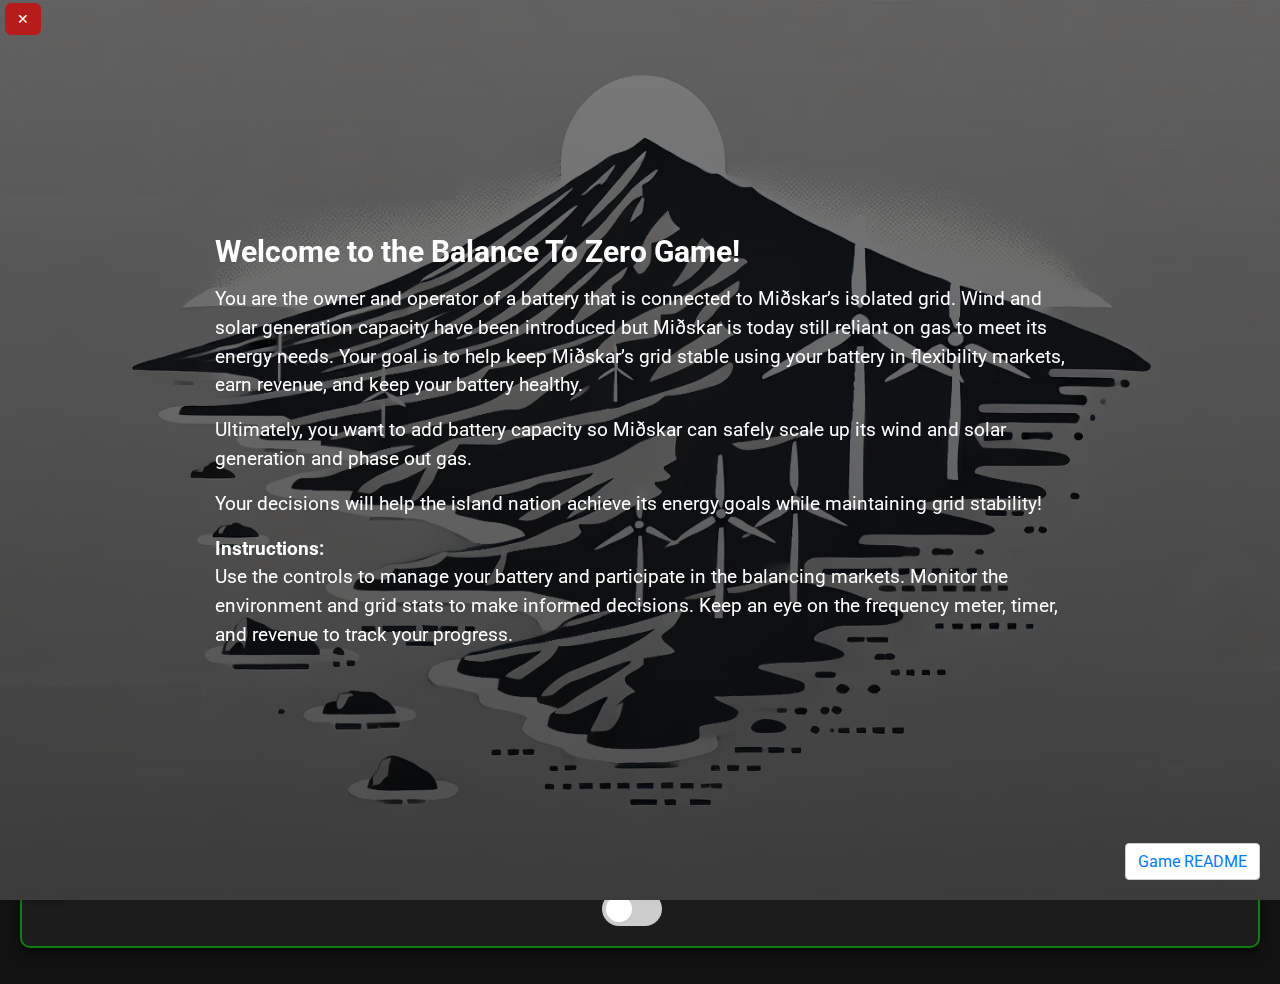
==== commit dbf41252: "more typos" ====
--- a/game.html
+++ b/game.html
@@ -512,7 +512,7 @@
 
     <!-- Info Pane (Right) -->
     <div id="infoPane" class="info-pane">
-      <h2>Nordic Balancing Markets</h2>
+      <h2>Nordic Flexibility Markets</h2>
       <p>
         Learn the essentials of each reserve product that helps maintain grid frequency in the Nordic power system.
       </p>
